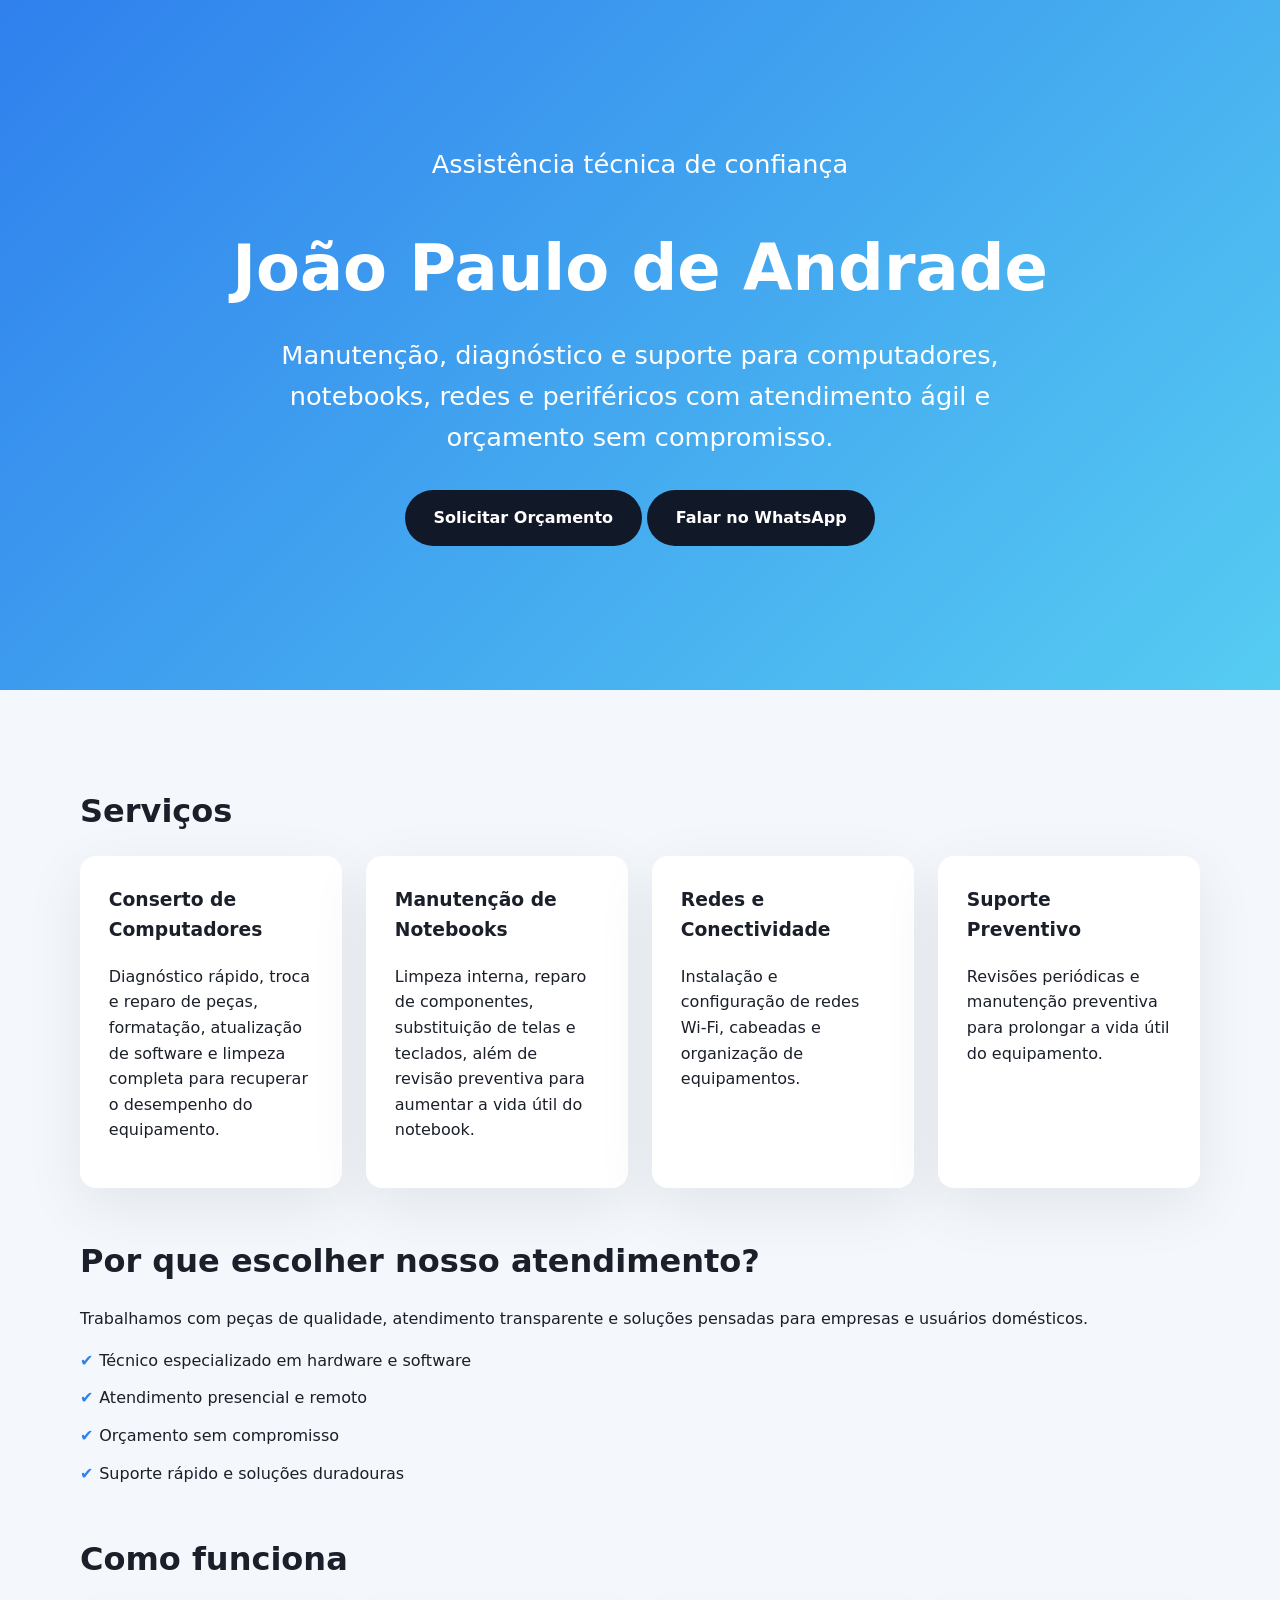
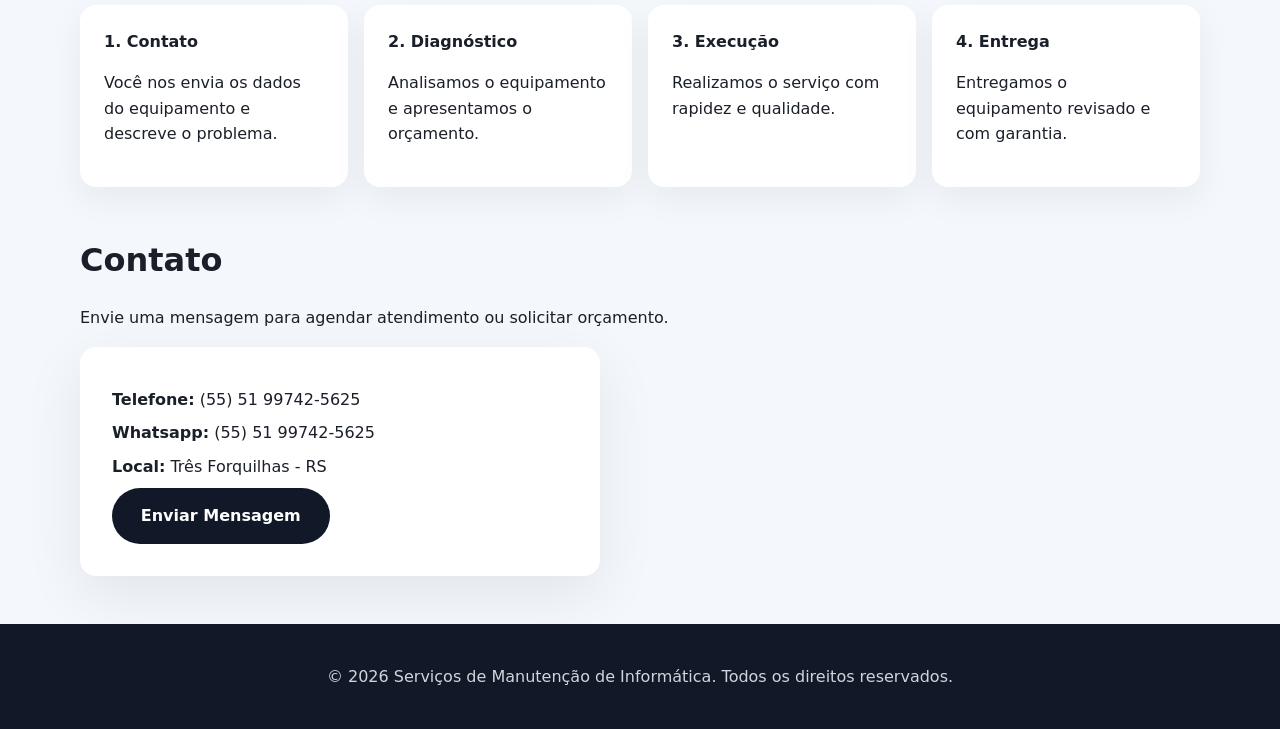
==== index.html @ ae388b60 "Inicializar site e preparar publicação" ====
<!DOCTYPE html>
<html lang="pt-BR">
<head>
  <meta charset="UTF-8">
  <meta name="viewport" content="width=device-width, initial-scale=1.0">
  <meta name="description" content="Assistência técnica em computadores, notebooks e redes com atendimento ágil em Três Forquilhas - RS.">
  <title>João Paulo de Andrade | Técnico em Informática</title>
  <link rel="stylesheet" href="styles.css">
</head>
<body>
  <header class="hero">
    <div class="container hero-content">
      <p class="eyebrow">Assistência técnica de confiança</p>
      <h1>João Paulo de Andrade</h1>
      <p class="hero-copy">Manutenção, diagnóstico e suporte para computadores, notebooks, redes e periféricos com atendimento ágil e orçamento sem compromisso.</p>
      <div class="hero-actions">
        <a class="btn btn-primary" href="#contato">Solicitar Orçamento</a>
        <a class="btn btn-secondary" href="https://wa.me/5551997425625" target="_blank" rel="noreferrer">Falar no WhatsApp</a>
      </div>
    </div>
  </header>

  <main class="container">
    <section id="servicos">
      <h2>Serviços</h2>
      <div class="cards">
        <article class="card">
          <h3>Conserto de Computadores</h3>
          <p>Diagnóstico rápido, troca e reparo de peças, formatação, atualização de software e limpeza completa para recuperar o desempenho do equipamento.</p>
        </article>
        <article class="card">
          <h3>Manutenção de Notebooks</h3>
          <p>Limpeza interna, reparo de componentes, substituição de telas e teclados, além de revisão preventiva para aumentar a vida útil do notebook.</p>
        </article>
        <article class="card">
          <h3>Redes e Conectividade</h3>
          <p>Instalação e configuração de redes Wi-Fi, cabeadas e organização de equipamentos.</p>
        </article>
        <article class="card">
          <h3>Suporte Preventivo</h3>
          <p>Revisões periódicas e manutenção preventiva para prolongar a vida útil do equipamento.</p>
        </article>
      </div>
    </section>

    <section id="sobre">
      <h2>Por que escolher nosso atendimento?</h2>
      <p>Trabalhamos com peças de qualidade, atendimento transparente e soluções pensadas para empresas e usuários domésticos.</p>
      <ul>
        <li>Técnico especializado em hardware e software</li>
        <li>Atendimento presencial e remoto</li>
        <li>Orçamento sem compromisso</li>
        <li>Suporte rápido e soluções duradouras</li>
      </ul>
    </section>

    <section id="processo">
      <h2>Como funciona</h2>
      <div class="process-steps">
        <div class="step">
          <strong>1. Contato</strong>
          <p>Você nos envia os dados do equipamento e descreve o problema.</p>
        </div>
        <div class="step">
          <strong>2. Diagnóstico</strong>
          <p>Analisamos o equipamento e apresentamos o orçamento.</p>
        </div>
        <div class="step">
          <strong>3. Execução</strong>
          <p>Realizamos o serviço com rapidez e qualidade.</p>
        </div>
        <div class="step">
          <strong>4. Entrega</strong>
          <p>Entregamos o equipamento revisado e com garantia.</p>
        </div>
      </div>
    </section>

    <section id="contato">
      <h2>Contato</h2>
      <p>Envie uma mensagem para agendar atendimento ou solicitar orçamento.</p>
      <div class="contact-card">
        <p><strong>Telefone:</strong> (55) 51 99742-5625</p>
        <p><strong>Whatsapp:</strong> (55) 51 99742-5625</p>
        <p><strong>Local:</strong> Três Forquilhas - RS</p>
        <a class="btn btn-primary" href="https://wa.me/5551997425625" target="_blank" rel="noreferrer">Enviar Mensagem</a>
      </div>
    </section>
  </main>

  <footer class="footer">
    <p>© 2026 Serviços de Manutenção de Informática. Todos os direitos reservados.</p>
  </footer>
</body>
</html>
---- styles.css ----
:root {
  color-scheme: light;
  font-family: Inter, system-ui, -apple-system, BlinkMacSystemFont, 'Segoe UI', sans-serif;
  background: #f4f7fb;
  color: #1a1f29;
  line-height: 1.6;
}

* {
  box-sizing: border-box;
}

body {
  margin: 0;
  min-height: 100vh;
}

.container {
  width: min(1120px, calc(100% - 2rem));
  margin: 0 auto;
  padding: 3rem 0;
}

.hero {
  background: linear-gradient(135deg, #2f80ed 0%, #56ccf2 100%);
  color: white;
  padding: 5rem 0;
  text-align: center;
}

.hero h1 {
  font-size: clamp(2.5rem, 5vw, 4rem);
  margin: 0 0 1rem;
}

.hero p {
  max-width: 720px;
  margin: 0 auto 2rem;
  font-size: 1.6rem;
}

.btn {
  display: inline-flex;
  align-items: center;
  justify-content: center;
  padding: 0.95rem 1.8rem;
  background: #111827;
  color: #fff;
  text-decoration: none;
  border-radius: 999px;
  font-weight: 600;
  transition: transform 0.2s ease, background-color 0.2s ease;
}

.btn:hover {
  transform: translateY(-2px);
  background: #0f172a;
}

h2 {
  font-size: clamp(1.75rem, 2.5vw, 2.5rem);
  margin: 0 0 1.2rem;
}

section {
  margin-top: 3rem;
}

#servicos .cards {
  display: grid;
  grid-template-columns: repeat(auto-fit, minmax(220px, 1fr));
  gap: 1.5rem;
}

.card {
  background: #fff;
  border-radius: 1rem;
  padding: 1.8rem;
  box-shadow: 0 18px 60px rgba(15, 23, 42, 0.08);
}

.card h3 {
  margin-top: 0;
}

#sobre ul {
  list-style: none;
  padding: 0;
  margin: 1rem 0 0;
}

#sobre li {
  margin-bottom: 0.75rem;
  padding-left: 1.2rem;
  position: relative;
}

#sobre li::before {
  content: "✔";
  position: absolute;
  left: 0;
  color: #2f80ed;
}

.process-steps {
  display: grid;
  gap: 1rem;
}

.step {
  background: #fff;
  border-radius: 1rem;
  padding: 1.5rem;
  box-shadow: 0 12px 35px rgba(15, 23, 42, 0.06);
}

.step strong {
  display: block;
  margin-bottom: 0.8rem;
}

.contact-card {
  background: #fff;
  border-radius: 1rem;
  padding: 2rem;
  box-shadow: 0 18px 60px rgba(15, 23, 42, 0.08);
  max-width: 520px;
}

.contact-card p {
  margin: 0.5rem 0;
}

.footer {
  background: #111827;
  color: #d1d5db;
  text-align: center;
  padding: 1.5rem 0;
}

@media (min-width: 768px) {
  .hero {
    padding: 6rem 0;
  }

  .process-steps {
    grid-template-columns: repeat(4, minmax(0, 1fr));
  }
}
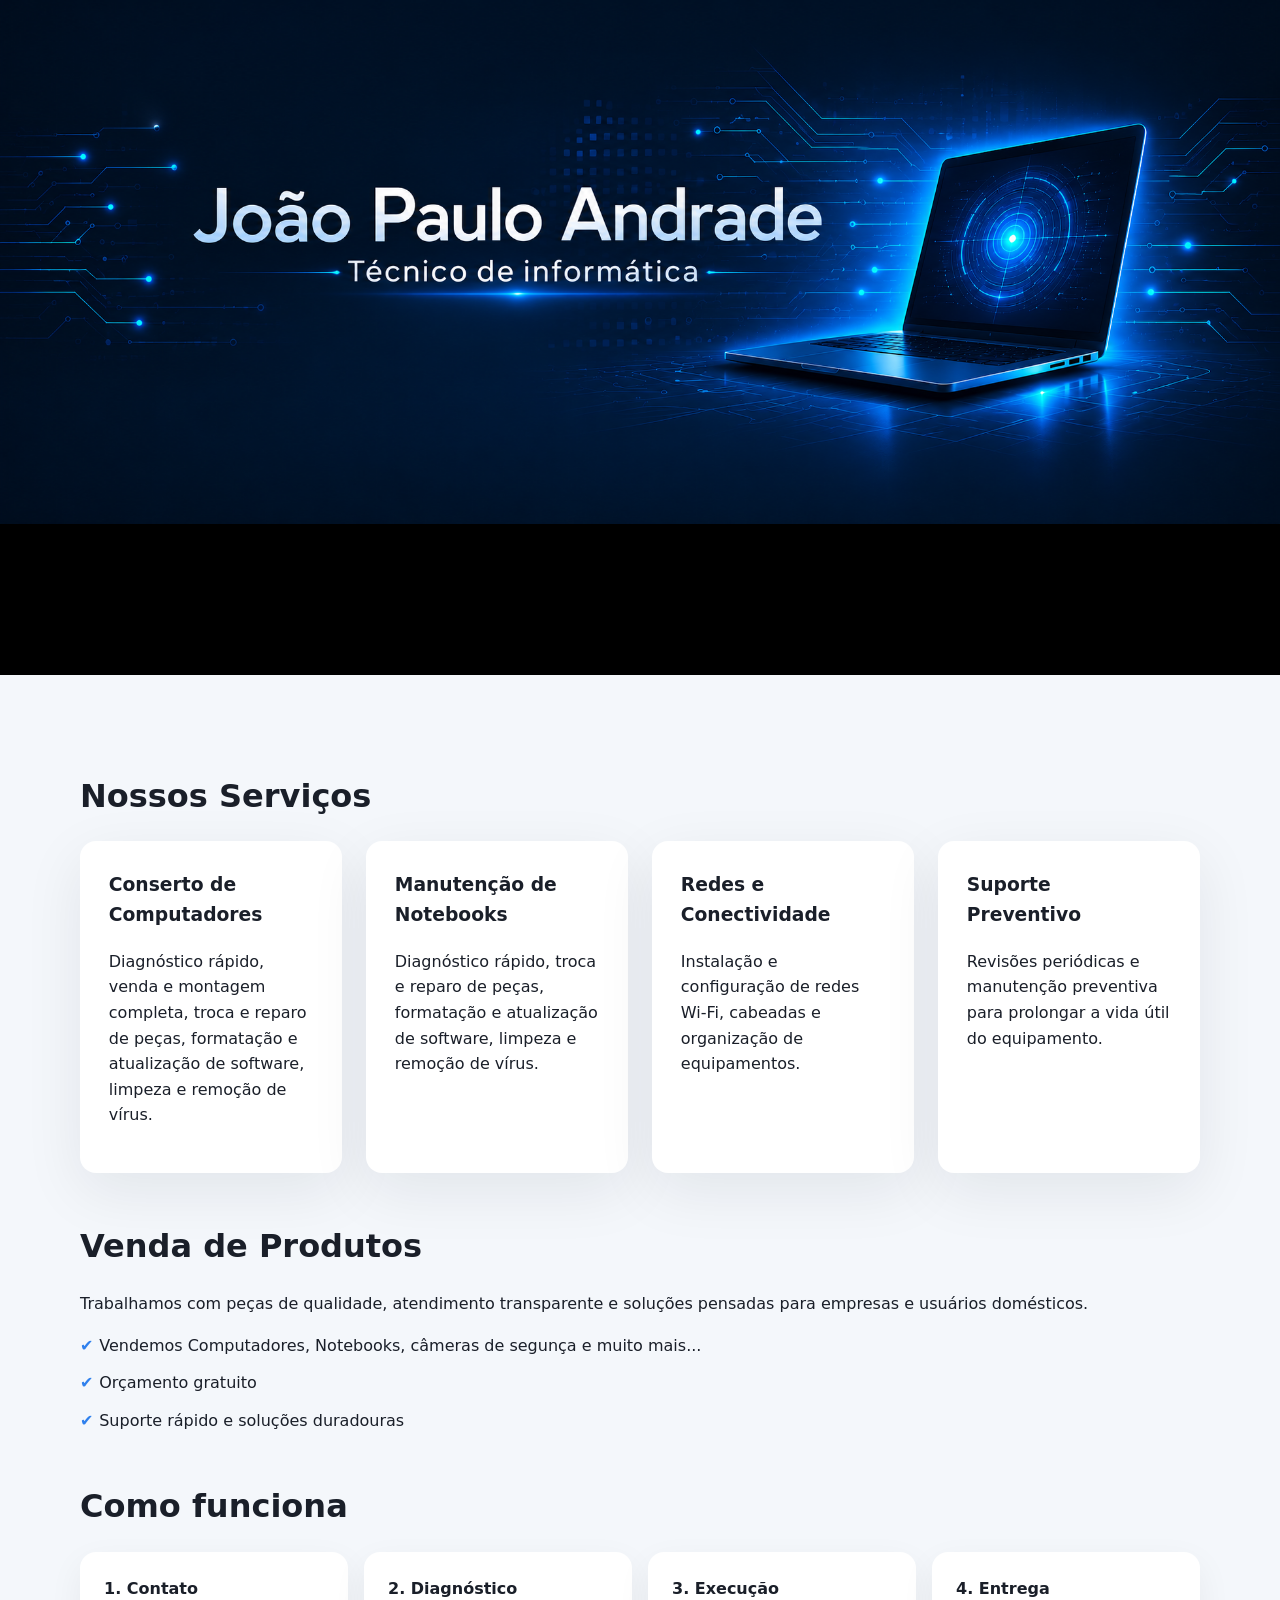
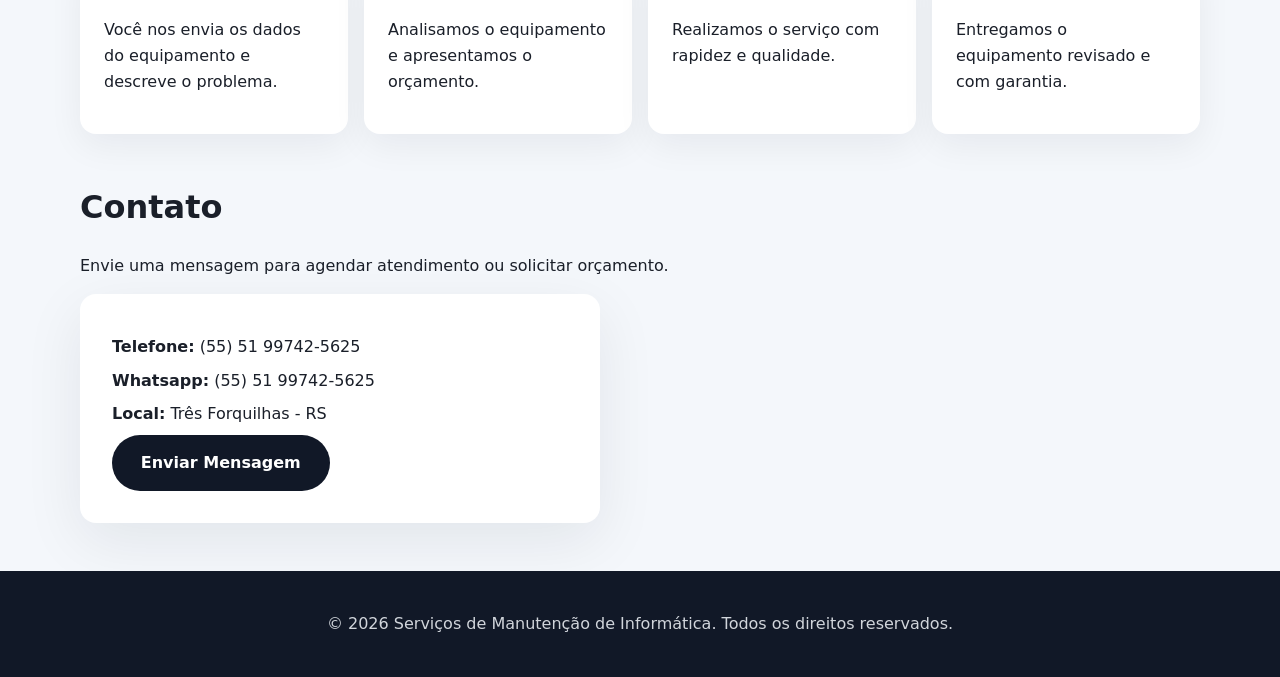
==== commit 9b29c212: "Publicar site" ====
--- a/index.html
+++ b/index.html
@@ -3,34 +3,29 @@
 <head>
   <meta charset="UTF-8">
   <meta name="viewport" content="width=device-width, initial-scale=1.0">
-  <meta name="description" content="Assistência técnica em computadores, notebooks e redes com atendimento ágil em Três Forquilhas - RS.">
   <title>João Paulo de Andrade | Técnico em Informática</title>
   <link rel="stylesheet" href="styles.css">
 </head>
 <body>
   <header class="hero">
     <div class="container hero-content">
-      <p class="eyebrow">Assistência técnica de confiança</p>
       <h1>João Paulo de Andrade</h1>
-      <p class="hero-copy">Manutenção, diagnóstico e suporte para computadores, notebooks, redes e periféricos com atendimento ágil e orçamento sem compromisso.</p>
-      <div class="hero-actions">
-        <a class="btn btn-primary" href="#contato">Solicitar Orçamento</a>
-        <a class="btn btn-secondary" href="https://wa.me/5551997425625" target="_blank" rel="noreferrer">Falar no WhatsApp</a>
-      </div>
+      <p>Assistência técnica profissional para computadores, notebooks, redes e periféricos.</p>
+      <a class="btn" href="#contato">Solicitar Orçamento</a>
     </div>
   </header>
 
   <main class="container">
     <section id="servicos">
-      <h2>Serviços</h2>
+      <h2>Nossos Serviços</h2>
       <div class="cards">
         <article class="card">
           <h3>Conserto de Computadores</h3>
-          <p>Diagnóstico rápido, troca e reparo de peças, formatação, atualização de software e limpeza completa para recuperar o desempenho do equipamento.</p>
+          <p>Diagnóstico rápido, venda e montagem completa, troca e reparo de peças, formatação e atualização de software, limpeza e remoção de vírus.</p>
         </article>
         <article class="card">
           <h3>Manutenção de Notebooks</h3>
-          <p>Limpeza interna, reparo de componentes, substituição de telas e teclados, além de revisão preventiva para aumentar a vida útil do notebook.</p>
+          <p>Diagnóstico rápido, troca e reparo de peças, formatação e atualização de software, limpeza e remoção de vírus.</p>
         </article>
         <article class="card">
           <h3>Redes e Conectividade</h3>
@@ -44,12 +39,11 @@
     </section>
 
     <section id="sobre">
-      <h2>Por que escolher nosso atendimento?</h2>
+      <h2>Venda de Produtos</h2>
       <p>Trabalhamos com peças de qualidade, atendimento transparente e soluções pensadas para empresas e usuários domésticos.</p>
       <ul>
-        <li>Técnico especializado em hardware e software</li>
-        <li>Atendimento presencial e remoto</li>
-        <li>Orçamento sem compromisso</li>
+        <li>Vendemos Computadores, Notebooks, câmeras de segunça e muito mais...</li>
+        <li>Orçamento gratuito</li>
         <li>Suporte rápido e soluções duradouras</li>
       </ul>
     </section>
@@ -83,7 +77,7 @@
         <p><strong>Telefone:</strong> (55) 51 99742-5625</p>
         <p><strong>Whatsapp:</strong> (55) 51 99742-5625</p>
         <p><strong>Local:</strong> Três Forquilhas - RS</p>
-        <a class="btn btn-primary" href="https://wa.me/5551997425625" target="_blank" rel="noreferrer">Enviar Mensagem</a>
+        <a class="btn" href="https://wa.me/5551997425625?text=Ol%C3%A1%2C%20gostaria%20de%20mais%20informa%C3%A7%C3%B5es%21" target="_blank">Enviar Mensagem</a>
       </div>
     </section>
   </main>
--- a/styles.css
+++ b/styles.css
@@ -22,15 +22,18 @@
 }
 
 .hero {
-  background: linear-gradient(135deg, #2f80ed 0%, #56ccf2 100%);
-  color: white;
-  padding: 5rem 0;
-  text-align: center;
+  background-image: url('ChatGPT Image 22 de jun. de 2026, 18_30_27.png');
+  background-size: contain;
+  background-position: 15% center center;
+  background-repeat: no-repeat;
+  background-attachment: fixed;
+  background-color: #000;
+  padding: 0;
+  min-height: 75vh;
 }
 
-.hero h1 {
-  font-size: clamp(2.5rem, 5vw, 4rem);
-  margin: 0 0 1rem;
+.hero .hero-content {
+  display: none;
 }
 
 .hero p {
